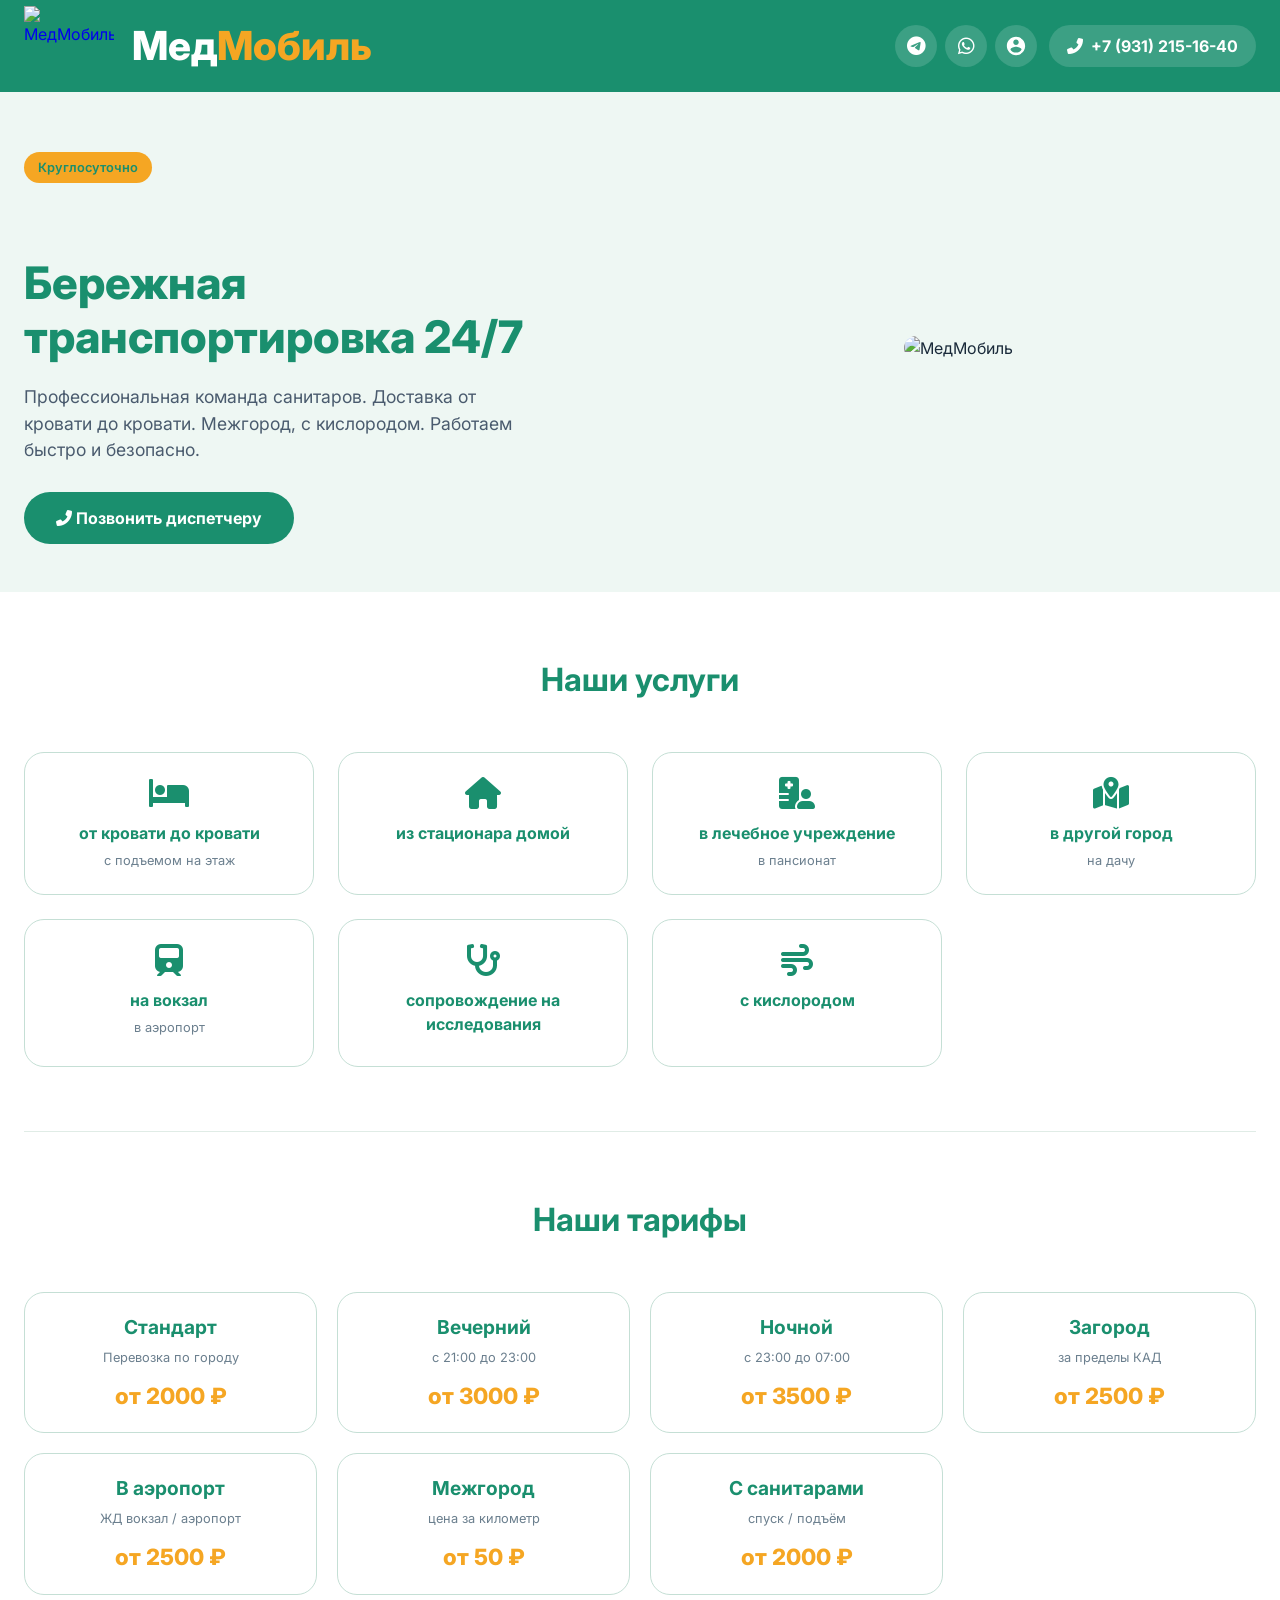
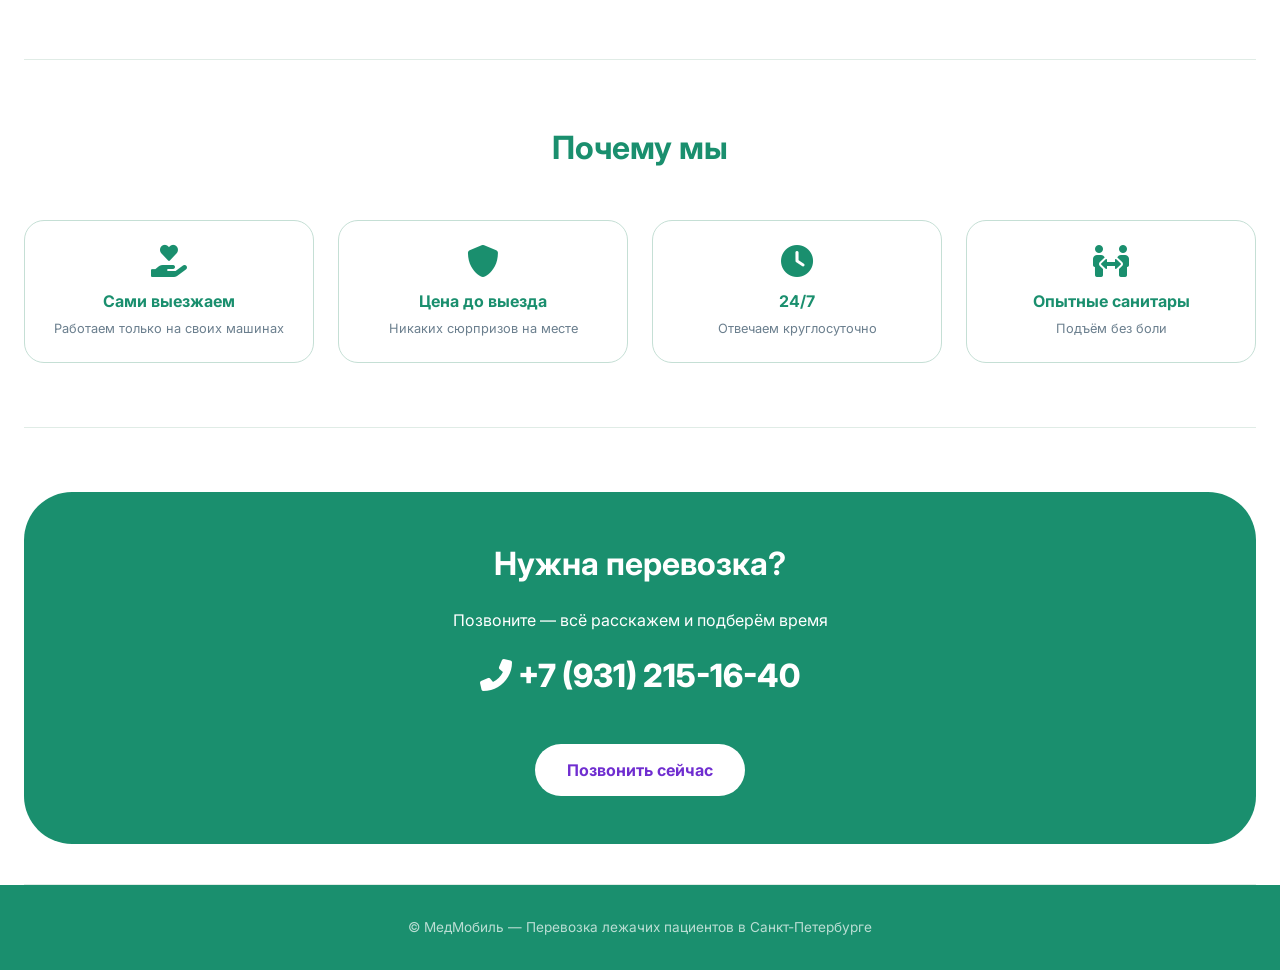
==== index.html @ 98217981 "Add files via upload" ====
<!DOCTYPE html>
<html lang="ru">
<head>
    <meta charset="UTF-8">
    <meta name="viewport" content="width=device-width, initial-scale=1.0, user-scalable=yes">
    <title>МедМобиль - Перевозка лежачих пациентов</title>
    <meta name="description" content="МедМобиль: перевозка лежачих больных. От кровати до кровати, с подъемом, кислородом, межгород. Круглосуточно.">
    <meta name="keywords" content="перевозка лежачих больных, транспортировка пациентов, МедМобиль">
    <link href="https://fonts.googleapis.com/css2?family=Inter:opsz,wght@14..32,300;14..32,400;14..32,500;14..32,600;14..32,700&display=swap" rel="stylesheet">
    <link rel="stylesheet" href="https://cdnjs.cloudflare.com/ajax/libs/font-awesome/6.0.0-beta3/css/all.min.css">
    <link rel="stylesheet" href="style.css">
</head>
<body>
<header class="header">
    <div class="nav-container">
        <a href="#" class="logo">
            <img src="assets/human.png" alt="МедМобиль" class="logo-img">
            <span class="logo-text">Мед<span>Мобиль</span></span>
        </a>
        <div class="header-contacts">
            <div class="messenger-buttons">
                <a href="https://t.me/vitya_ka80" target="_blank" class="messenger-btn tg" data-tooltip="Telegram">
                    <i class="fab fa-telegram-plane"></i>
                </a>
                <a href="https://wa.me/79312151640" target="_blank" class="messenger-btn wa" data-tooltip="WhatsApp">
                    <i class="fab fa-whatsapp"></i>
                </a>
                <a href="https://max.ru/invite/79312151640" target="_blank" class="messenger-btn max" data-tooltip="MAX">
                    <svg class="max-icon" width="22" height="22" viewBox="0 0 24 24" fill="none" xmlns="http://www.w3.org/2000/svg">
                        <path d="M12 2C6.48 2 2 6.48 2 12s4.48 10 10 10 10-4.48 10-10S17.52 2 12 2zm0 3c1.66 0 3 1.34 3 3s-1.34 3-3 3-3-1.34-3-3 1.34-3 3-3zm0 14.2c-2.5 0-4.71-1.28-6-3.22.03-1.99 4-3.08 6-3.08 1.99 0 5.97 1.09 6 3.08-1.29 1.94-3.5 3.22-6 3.22z" fill="currentColor"/>
                    </svg>
                </a>
            </div>
            <a href="tel:+79312151640" class="phone-link" data-tooltip="Позвонить">
                <i class="fas fa-phone-alt"></i> +7 (931) 215-16-40
            </a>
        </div>
    </div>
</header>

<main>
    <div class="hero">
        <div class="container hero-grid">
            <div class="hero-content">
                <div class="hero-badge">Круглосуточно</div>
                <h1><br>Бережная транспортировка 24/7</h1>
                <p>Профессиональная команда санитаров. Доставка от кровати до кровати. Межгород, с кислородом. Работаем быстро и безопасно.</p>
                <a href="tel:+79312151640" class="cta-btn"><i class="fas fa-phone-alt"></i> Позвонить диспетчеру</a>
            </div>
            <div class="hero-image">
                <img src="assets/medium_5554-1.jpg" alt="МедМобиль" style="width: 100%; height: 100%; object-fit: cover; border-radius: 24px;">
            </div>
        </div>
    </div>

    <div class="container">
        <section>
            <h2 class="section-title">Наши услуги</h2>
            <div class="services-grid">
                <div class="service-card"><i class="fas fa-bed"></i><h3>от кровати до кровати</h3><p>с подъемом на этаж</p></div>
                <div class="service-card"><i class="fas fa-home"></i><h3>из стационара домой</h3></div>
                <div class="service-card"><i class="fas fa-hospital-user"></i><h3>в лечебное учреждение</h3><p>в пансионат</p></div>
                <div class="service-card"><i class="fas fa-map-marked-alt"></i><h3>в другой город</h3><p>на дачу</p></div>
                <div class="service-card"><i class="fas fa-train"></i><h3>на вокзал</h3><p>в аэропорт</p></div>
                <div class="service-card"><i class="fas fa-stethoscope"></i><h3>сопровождение на исследования</h3></div>
                <div class="service-card"><i class="fas fa-wind"></i><h3>с кислородом</h3></div>
            </div>
        </section>

        <section>
            <h2 class="section-title">Наши тарифы</h2>
            <div class="tariffs-simple">
                <div class="tariff-card">
                    <h3>Стандарт</h3>
                    <p>Перевозка по городу</p>
                    <div class="tariff-price">от 2000 ₽</div>
                </div>
                <div class="tariff-card">
                    <h3>Вечерний</h3>
                    <p>с 21:00 до 23:00</p>
                    <div class="tariff-price">от 3000 ₽</div>
                </div>
                <div class="tariff-card">
                    <h3>Ночной</h3>
                    <p>с 23:00 до 07:00</p>
                    <div class="tariff-price">от 3500 ₽</div>
                </div>
                <div class="tariff-card">
                    <h3>Загород</h3>
                    <p>за пределы КАД</p>
                    <div class="tariff-price">от 2500 ₽</div>
                </div>
                <div class="tariff-card">
                    <h3>В аэропорт</h3>
                    <p>ЖД вокзал / аэропорт</p>
                    <div class="tariff-price">от 2500 ₽</div>
                </div>
                <div class="tariff-card">
                    <h3>Межгород</h3>
                    <p>цена за километр</p>
                    <div class="tariff-price">от 50 ₽</div>
                </div>
                <div class="tariff-card">
                    <h3>С санитарами</h3>
                    <p>спуск / подъём</p>
                    <div class="tariff-price">от 2000 ₽</div>
                </div>
            </div>
        </section>

        <section>
            <h2 class="section-title">Почему мы</h2>
            <div class="services-grid">
                <div class="service-card"><i class="fas fa-hand-holding-heart"></i><h3>Сами выезжаем</h3><p>Работаем только на своих машинах</p></div>
                <div class="service-card"><i class="fas fa-shield-alt"></i><h3>Цена до выезда</h3><p>Никаких сюрпризов на месте</p></div>
                <div class="service-card"><i class="fas fa-clock"></i><h3>24/7</h3><p>Отвечаем круглосуточно</p></div>
                <div class="service-card"><i class="fas fa-people-arrows"></i><h3>Опытные санитары</h3><p>Подъём без боли</p></div>
            </div>
        </section>

        <section style="padding-bottom: 40px;">
            <div class="contact-block">
                <h2>Нужна перевозка?</h2>
                <p>Позвоните — всё расскажем и подберём время</p>
                <div class="contact-phone">
                    <i class="fas fa-phone-alt"></i> 
                    <a href="tel:+79312151640">+7 (931) 215-16-40</a>
                </div>
                <a href="tel:+79312151640" class="cta-btn" style="background: white; color:#702ed0; margin-top: 24px;">Позвонить сейчас</a>
            </div>
        </section>
    </div>
</main>

<footer>
    <div class="container">
        <p>© МедМобиль — Перевозка лежачих пациентов в Санкт-Петербурге</p>
    </div>
</footer>
</body>
</html>
---- style.css ----
* {
    margin: 0;
    padding: 0;
    box-sizing: border-box;
}

body {
    font-family: 'Inter', sans-serif;
    line-height: 1.5;
    color: #1a2a3a;
    background-color: #ffffff;
}

.container {
    max-width: 1280px;
    margin: 0 auto;
    padding: 0 24px;
}

.header {
    background-color: #1a8f6e;
    position: sticky;
    top: 0;
    z-index: 100;
}

.nav-container {
    display: flex;
    justify-content: space-between;
    align-items: center;
    padding: 6px 24px;
    max-width: 1400px;
    margin: 0 auto;
}

/* ЛОГОТИП — ТЕКСТ КРУПНЕЕ, ИКОНКА СЛЕГКА */
.logo {
    display: flex;
    align-items: center;
    gap: 18px;
    text-decoration: none;
}

.logo-img {
    height: 80px;
    width: auto;
    max-width: 90px;
    object-fit: contain;
    display: block;
}

.logo-text {
    font-size: 2.5rem;
    font-weight: 800;
    color: #ffffff;
    font-family: 'Inter', sans-serif;
    white-space: nowrap;
}

.logo-text span {
    color: #f5a623;
}

/* Скрываем старый SVG-логотип */
.ecg-logo {
    display: none;
}

/* Contacts */
.header-contacts {
    display: flex;
    align-items: center;
    gap: 12px;
    flex-wrap: wrap;
}

.messenger-buttons {
    display: flex;
    gap: 8px;
}

.messenger-btn {
    position: relative;
    display: flex;
    align-items: center;
    justify-content: center;
    width: 42px;
    height: 42px;
    border-radius: 50%;
    background: rgba(255,255,255,0.15);
    color: #ffffff;
    text-decoration: none;
    font-size: 1.2rem;
    transition: 0.2s;
}

.messenger-btn:hover {
    background: #f5a623;
    color: #1a8f6e;
}

[data-tooltip] {
    position: relative;
}

[data-tooltip]::after {
    content: attr(data-tooltip);
    position: absolute;
    bottom: -32px;
    left: 50%;
    transform: translateX(-50%);
    background: #1a8f6e;
    color: white;
    font-size: 0.7rem;
    padding: 4px 10px;
    border-radius: 20px;
    white-space: nowrap;
    opacity: 0;
    visibility: hidden;
    transition: 0.2s;
    pointer-events: none;
}

[data-tooltip]:hover::after {
    opacity: 1;
    visibility: visible;
    bottom: -38px;
}

.max-icon {
    width: 22px;
    height: 22px;
}

.phone-link {
    font-weight: 700;
    font-size: 1rem;
    color: #ffffff;
    text-decoration: none;
    display: flex;
    align-items: center;
    gap: 8px;
    background: rgba(255,255,255,0.15);
    padding: 9px 18px;
    border-radius: 40px;
    transition: 0.2s;
}

.phone-link:hover {
    background: #f5a623;
    color: #1a8f6e;
}

/* Hero и остальные секции */
.hero {
    background: #eef7f3;
    padding: 60px 0 48px;
}

.hero-grid {
    display: flex;
    flex-wrap: wrap;
    gap: 40px;
    align-items: center;
    justify-content: space-between;
}

.hero-content {
    flex: 1;
    min-width: 260px;
}

.hero-badge {
    background: #f5a623;
    color: #1a8f6e;
    display: inline-block;
    padding: 6px 14px;
    border-radius: 40px;
    font-size: 0.8rem;
    font-weight: 600;
    margin-bottom: 20px;
}

.hero h1 {
    font-size: 2.8rem;
    font-weight: 800;
    line-height: 1.2;
    margin-bottom: 20px;
    color: #1a8f6e;
}

.hero p {
    font-size: 1.1rem;
    color: #4a5b6e;
    max-width: 520px;
    margin-bottom: 28px;
}

.hero-image {
    flex: 1;
    text-align: center;
    background: transparent;
    padding: 0;
    border: none;
}

.hero-image img {
    max-width: 100%;
    height: auto;
    border-radius: 24px;
}

.cta-btn {
    background-color: #1a8f6e;
    color: white;
    padding: 14px 32px;
    font-weight: 700;
    border-radius: 50px;
    font-size: 1rem;
    display: inline-block;
    text-decoration: none;
    transition: 0.2s;
}

.cta-btn:hover {
    background-color: #0f6e54;
}

section {
    padding: 64px 0;
    border-bottom: 1px solid #e0ece6;
}

.section-title {
    font-size: 2rem;
    font-weight: 700;
    text-align: center;
    margin-bottom: 48px;
    color: #1a8f6e;
}

.services-grid {
    display: grid;
    grid-template-columns: repeat(auto-fit, minmax(240px, 1fr));
    gap: 24px;
}

.service-card {
    background: #ffffff;
    border-radius: 20px;
    padding: 24px 16px;
    text-align: center;
    border: 1px solid #c5dfd5;
    transition: 0.2s;
}

.service-card:hover {
    border-color: #f5a623;
    transform: translateY(-4px);
}

.service-card i {
    font-size: 2rem;
    color: #1a8f6e;
    margin-bottom: 12px;
}

.service-card h3 {
    font-size: 1rem;
    margin-bottom: 6px;
    color: #1a8f6e;
}

.service-card p {
    color: #6b7f8e;
    font-size: 0.8rem;
}

.tariffs-simple {
    display: grid;
    grid-template-columns: repeat(auto-fit, minmax(240px, 1fr));
    gap: 20px;
}

.tariff-card {
    background: #ffffff;
    border-radius: 20px;
    padding: 20px 16px;
    text-align: center;
    border: 1px solid #c5dfd5;
    transition: 0.2s;
}

.tariff-card:hover {
    border-color: #f5a623;
    transform: translateY(-4px);
}

.tariff-card h3 {
    font-size: 1.2rem;
    margin-bottom: 6px;
    color: #1a8f6e;
}

.tariff-card p {
    color: #6b7f8e;
    font-size: 0.8rem;
    margin-bottom: 12px;
}

.tariff-price {
    font-size: 1.4rem;
    font-weight: 800;
    color: #f5a623;
}

.contact-block {
    background: #1a8f6e;
    color: white;
    border-radius: 48px;
    text-align: center;
    padding: 48px 24px;
}

.contact-block h2 {
    font-size: 2rem;
    margin-bottom: 20px;
}

.contact-phone {
    font-size: 2rem;
    font-weight: 800;
    margin: 20px 0;
}

.contact-phone a {
    color: white;
    text-decoration: none;
}

.contact-phone a:hover {
    color: #f5a623;
}

footer {
    background: #1a8f6e;
    color: rgba(255,255,255,0.7);
    padding: 32px 0;
    text-align: center;
    font-size: 0.85rem;
}

/* ========== АДАПТИВ ========== */
@media (max-width: 1200px) {
    .logo-img {
        height: 70px;
        max-width: 78px;
    }
    .logo-text {
        font-size: 2.2rem;
    }
    .logo {
        gap: 15px;
    }
}

@media (max-width: 768px) {
    .hero {
        text-align: center;
    }
    .hero-content {
        text-align: center;
    }
    .hero p {
        margin-left: auto;
        margin-right: auto;
    }
    .hero-image {
        display: none;
    }
    .services-grid {
        grid-template-columns: repeat(2, 1fr);
        gap: 12px;
    }
    .tariffs-simple {
        grid-template-columns: repeat(2, 1fr);
        gap: 12px;
    }
    section {
        padding: 40px 0;
    }
    .section-title {
        font-size: 1.6rem;
        margin-bottom: 24px;
    }
    .nav-container {
        flex-direction: column;
        gap: 12px;
    }
    .header-contacts {
        justify-content: center;
    }
    .container {
        padding: 0 16px;
    }
    .contact-phone {
        font-size: 1.5rem;
    }
    .service-card {
        padding: 16px 12px;
    }
    .service-card i {
        font-size: 1.6rem;
    }
    .service-card h3 {
        font-size: 0.85rem;
    }
    .tariff-card {
        padding: 16px 12px;
    }
    .tariff-card h3 {
        font-size: 1rem;
    }
    .tariff-price {
        font-size: 1.2rem;
    }
    .logo {
        gap: 12px;
    }
    .logo-img {
        height: 55px;
        max-width: 62px;
    }
    .logo-text {
        font-size: 1.8rem;
    }
}

@media (max-width: 480px) {
    .hero h1 {
        font-size: 1.8rem;
    }
    .hero p {
        font-size: 0.95rem;
    }
    .cta-btn {
        padding: 12px 24px;
        font-size: 0.9rem;
    }
    .logo-img {
        height: 45px;
        max-width: 50px;
    }
    .logo-text {
        font-size: 1.5rem;
    }
    .logo {
        gap: 10px;
    }
}
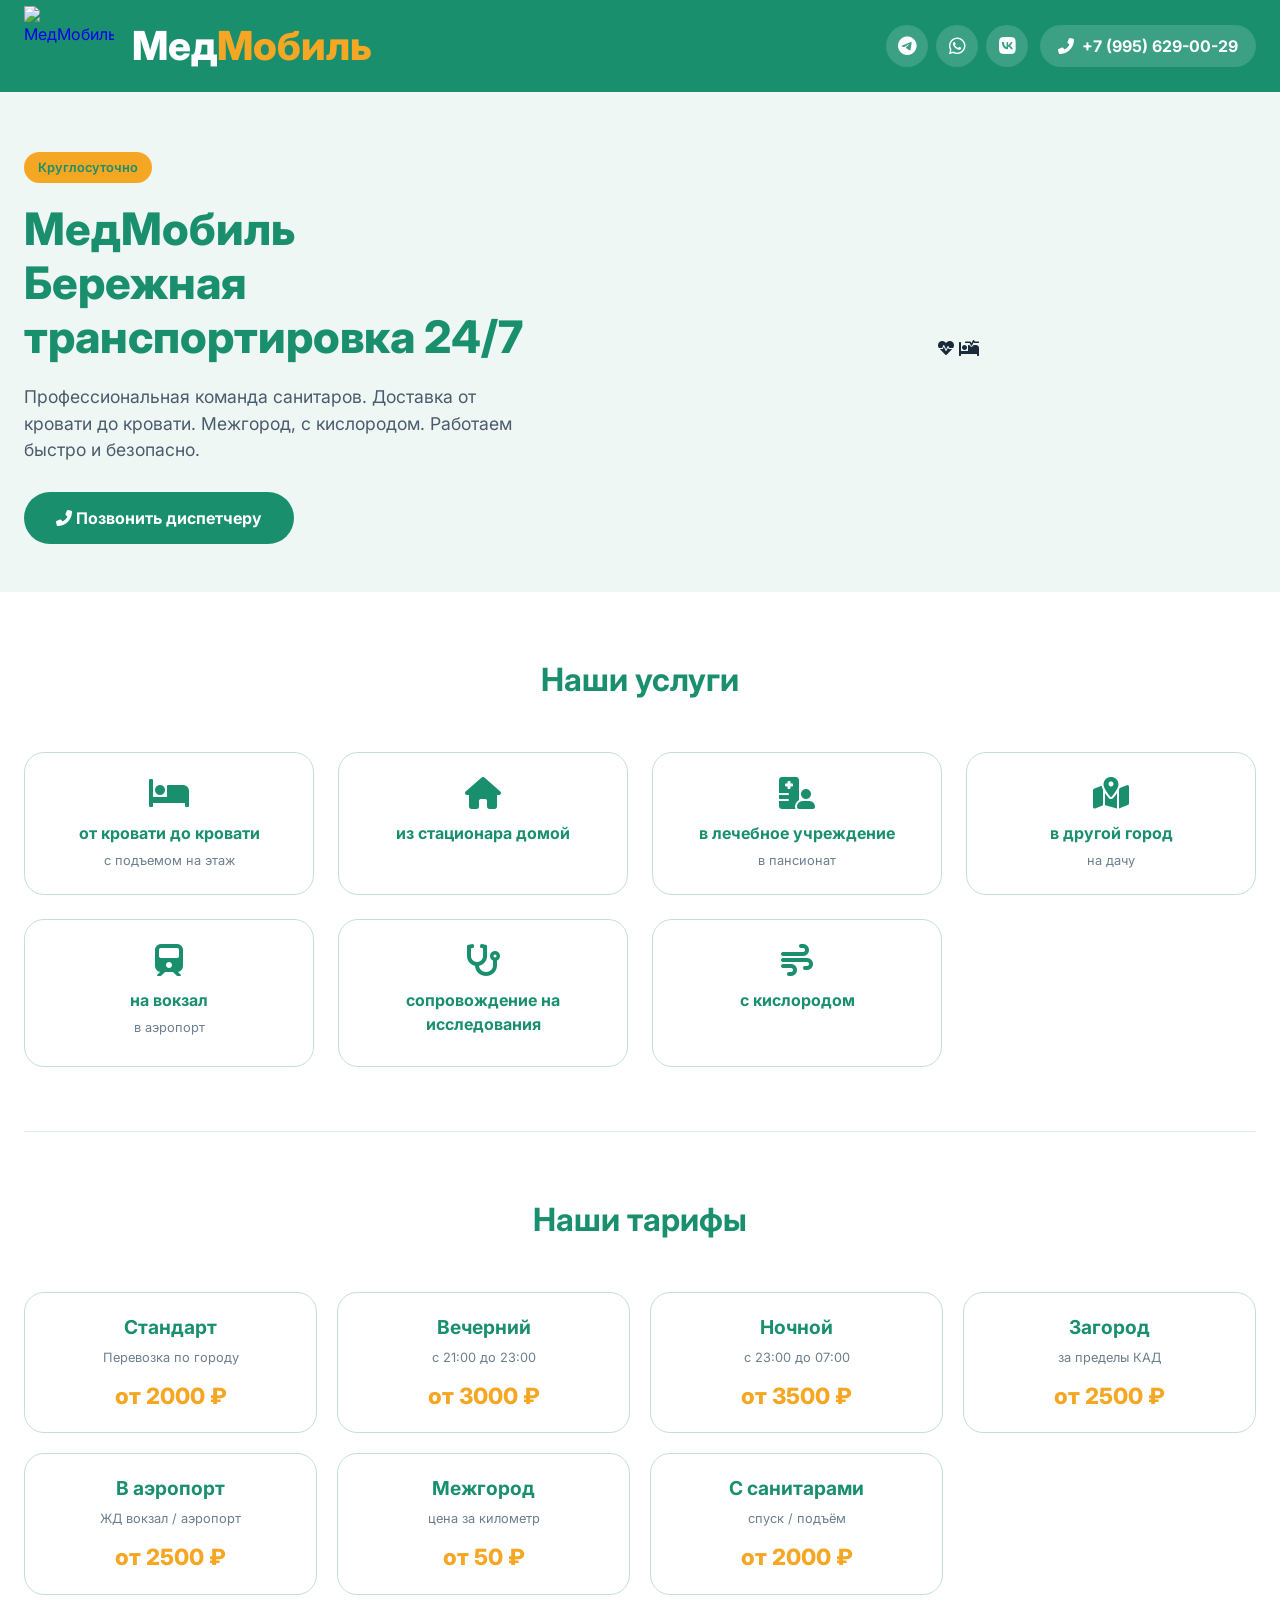
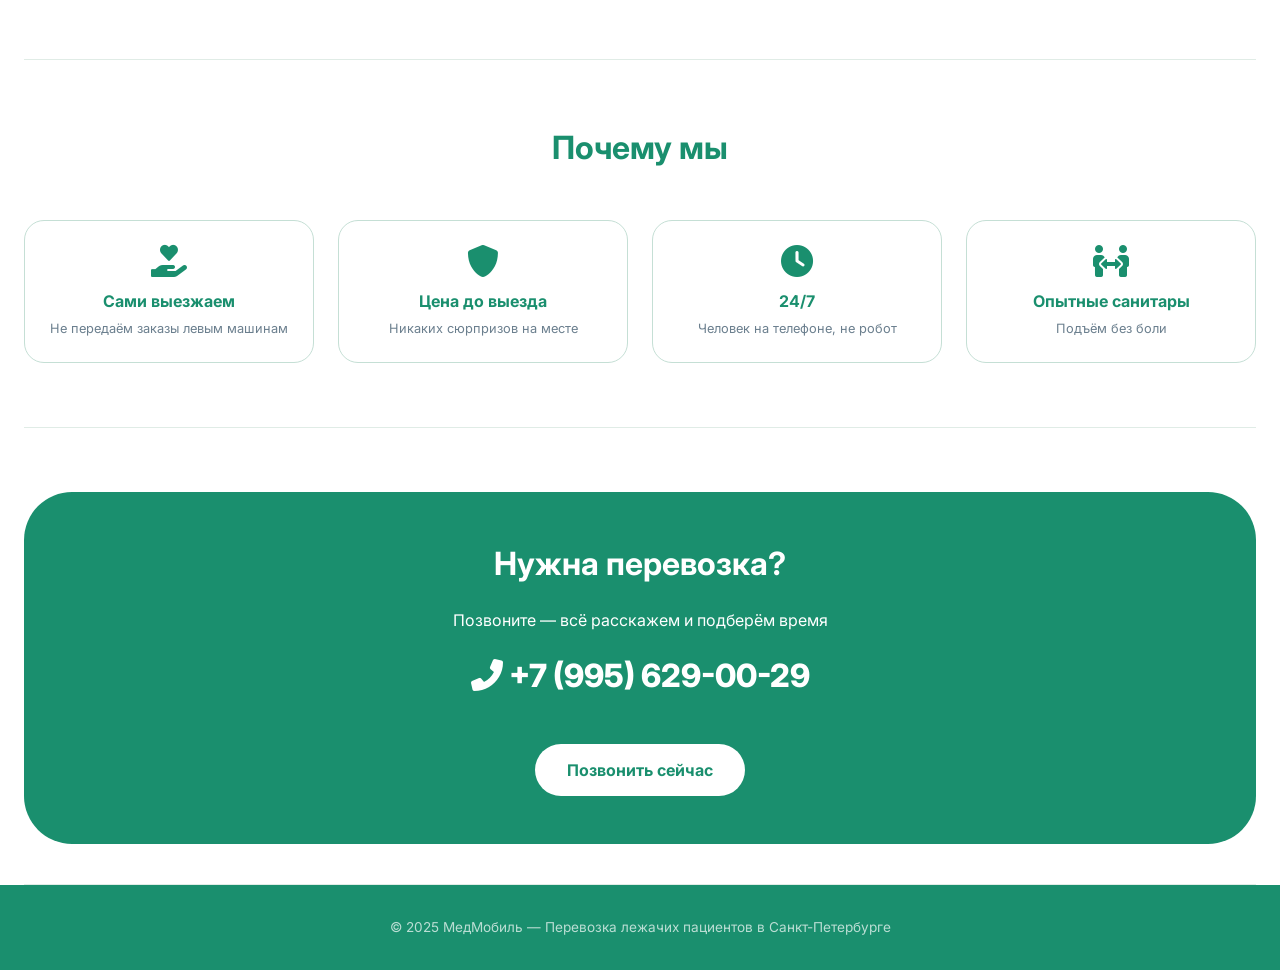
==== commit e21de676: "Add files via upload" ====
--- a/index.html
+++ b/index.html
@@ -6,7 +6,7 @@
     <title>МедМобиль - Перевозка лежачих пациентов</title>
     <meta name="description" content="МедМобиль: перевозка лежачих больных. От кровати до кровати, с подъемом, кислородом, межгород. Круглосуточно.">
     <meta name="keywords" content="перевозка лежачих больных, транспортировка пациентов, МедМобиль">
-    <link href="https://fonts.googleapis.com/css2?family=Inter:opsz,wght@14..32,300;14..32,400;14..32,500;14..32,600;14..32,700&display=swap" rel="stylesheet">
+    <link href="https://fonts.googleapis.com/css2?family=Inter:opsz,wght@14..32,300;400;500;600;700;800&display=swap" rel="stylesheet">
     <link rel="stylesheet" href="https://cdnjs.cloudflare.com/ajax/libs/font-awesome/6.0.0-beta3/css/all.min.css">
     <link rel="stylesheet" href="style.css">
 </head>
@@ -14,7 +14,7 @@
 <header class="header">
     <div class="nav-container">
         <a href="#" class="logo">
-            <img src="assets/human.png" alt="МедМобиль" class="logo-img">
+            <img src="tvoya-kartinka.png" alt="МедМобиль" class="logo-img">
             <span class="logo-text">Мед<span>Мобиль</span></span>
         </a>
         <div class="header-contacts">
@@ -22,17 +22,15 @@
                 <a href="https://t.me/vitya_ka80" target="_blank" class="messenger-btn tg" data-tooltip="Telegram">
                     <i class="fab fa-telegram-plane"></i>
                 </a>
-                <a href="https://wa.me/79312151640" target="_blank" class="messenger-btn wa" data-tooltip="WhatsApp">
+                <a href="https://wa.me/79956290029" target="_blank" class="messenger-btn wa" data-tooltip="WhatsApp">
                     <i class="fab fa-whatsapp"></i>
                 </a>
-                <a href="https://max.ru/invite/79312151640" target="_blank" class="messenger-btn max" data-tooltip="MAX">
-                    <svg class="max-icon" width="22" height="22" viewBox="0 0 24 24" fill="none" xmlns="http://www.w3.org/2000/svg">
-                        <path d="M12 2C6.48 2 2 6.48 2 12s4.48 10 10 10 10-4.48 10-10S17.52 2 12 2zm0 3c1.66 0 3 1.34 3 3s-1.34 3-3 3-3-1.34-3-3 1.34-3 3-3zm0 14.2c-2.5 0-4.71-1.28-6-3.22.03-1.99 4-3.08 6-3.08 1.99 0 5.97 1.09 6 3.08-1.29 1.94-3.5 3.22-6 3.22z" fill="currentColor"/>
-                    </svg>
+                <a href="https://vk.me/club229187195" target="_blank" class="messenger-btn vk" data-tooltip="VK">
+                    <i class="fab fa-vk"></i>
                 </a>
             </div>
-            <a href="tel:+79312151640" class="phone-link" data-tooltip="Позвонить">
-                <i class="fas fa-phone-alt"></i> +7 (931) 215-16-40
+            <a href="tel:+79956290029" class="phone-link" data-tooltip="Позвонить">
+                <i class="fas fa-phone-alt"></i> +7 (995) 629-00-29
             </a>
         </div>
     </div>
@@ -43,12 +41,13 @@
         <div class="container hero-grid">
             <div class="hero-content">
                 <div class="hero-badge">Круглосуточно</div>
-                <h1><br>Бережная транспортировка 24/7</h1>
+                <h1>МедМобиль<br>Бережная транспортировка 24/7</h1>
                 <p>Профессиональная команда санитаров. Доставка от кровати до кровати. Межгород, с кислородом. Работаем быстро и безопасно.</p>
-                <a href="tel:+79312151640" class="cta-btn"><i class="fas fa-phone-alt"></i> Позвонить диспетчеру</a>
+                <a href="tel:+79956290029" class="cta-btn"><i class="fas fa-phone-alt"></i> Позвонить диспетчеру</a>
             </div>
             <div class="hero-image">
-                <img src="assets/medium_5554-1.jpg" alt="МедМобиль" style="width: 100%; height: 100%; object-fit: cover; border-radius: 24px;">
+                <i class="fas fa-heartbeat"></i>
+                <i class="fas fa-procedures"></i>
             </div>
         </div>
     </div>
@@ -111,9 +110,9 @@
         <section>
             <h2 class="section-title">Почему мы</h2>
             <div class="services-grid">
-                <div class="service-card"><i class="fas fa-hand-holding-heart"></i><h3>Сами выезжаем</h3><p>Работаем только на своих машинах</p></div>
+                <div class="service-card"><i class="fas fa-hand-holding-heart"></i><h3>Сами выезжаем</h3><p>Не передаём заказы левым машинам</p></div>
                 <div class="service-card"><i class="fas fa-shield-alt"></i><h3>Цена до выезда</h3><p>Никаких сюрпризов на месте</p></div>
-                <div class="service-card"><i class="fas fa-clock"></i><h3>24/7</h3><p>Отвечаем круглосуточно</p></div>
+                <div class="service-card"><i class="fas fa-clock"></i><h3>24/7</h3><p>Человек на телефоне, не робот</p></div>
                 <div class="service-card"><i class="fas fa-people-arrows"></i><h3>Опытные санитары</h3><p>Подъём без боли</p></div>
             </div>
         </section>
@@ -124,9 +123,9 @@
                 <p>Позвоните — всё расскажем и подберём время</p>
                 <div class="contact-phone">
                     <i class="fas fa-phone-alt"></i> 
-                    <a href="tel:+79312151640">+7 (931) 215-16-40</a>
+                    <a href="tel:+79956290029">+7 (995) 629-00-29</a>
                 </div>
-                <a href="tel:+79312151640" class="cta-btn" style="background: white; color:#702ed0; margin-top: 24px;">Позвонить сейчас</a>
+                <a href="tel:+79956290029" class="cta-btn" style="background: white; color:#1a8f6e; margin-top: 24px;">Позвонить сейчас</a>
             </div>
         </section>
     </div>
@@ -134,7 +133,7 @@
 
 <footer>
     <div class="container">
-        <p>© МедМобиль — Перевозка лежачих пациентов в Санкт-Петербурге</p>
+        <p>© 2025 МедМобиль — Перевозка лежачих пациентов в Санкт-Петербурге</p>
     </div>
 </footer>
 </body>
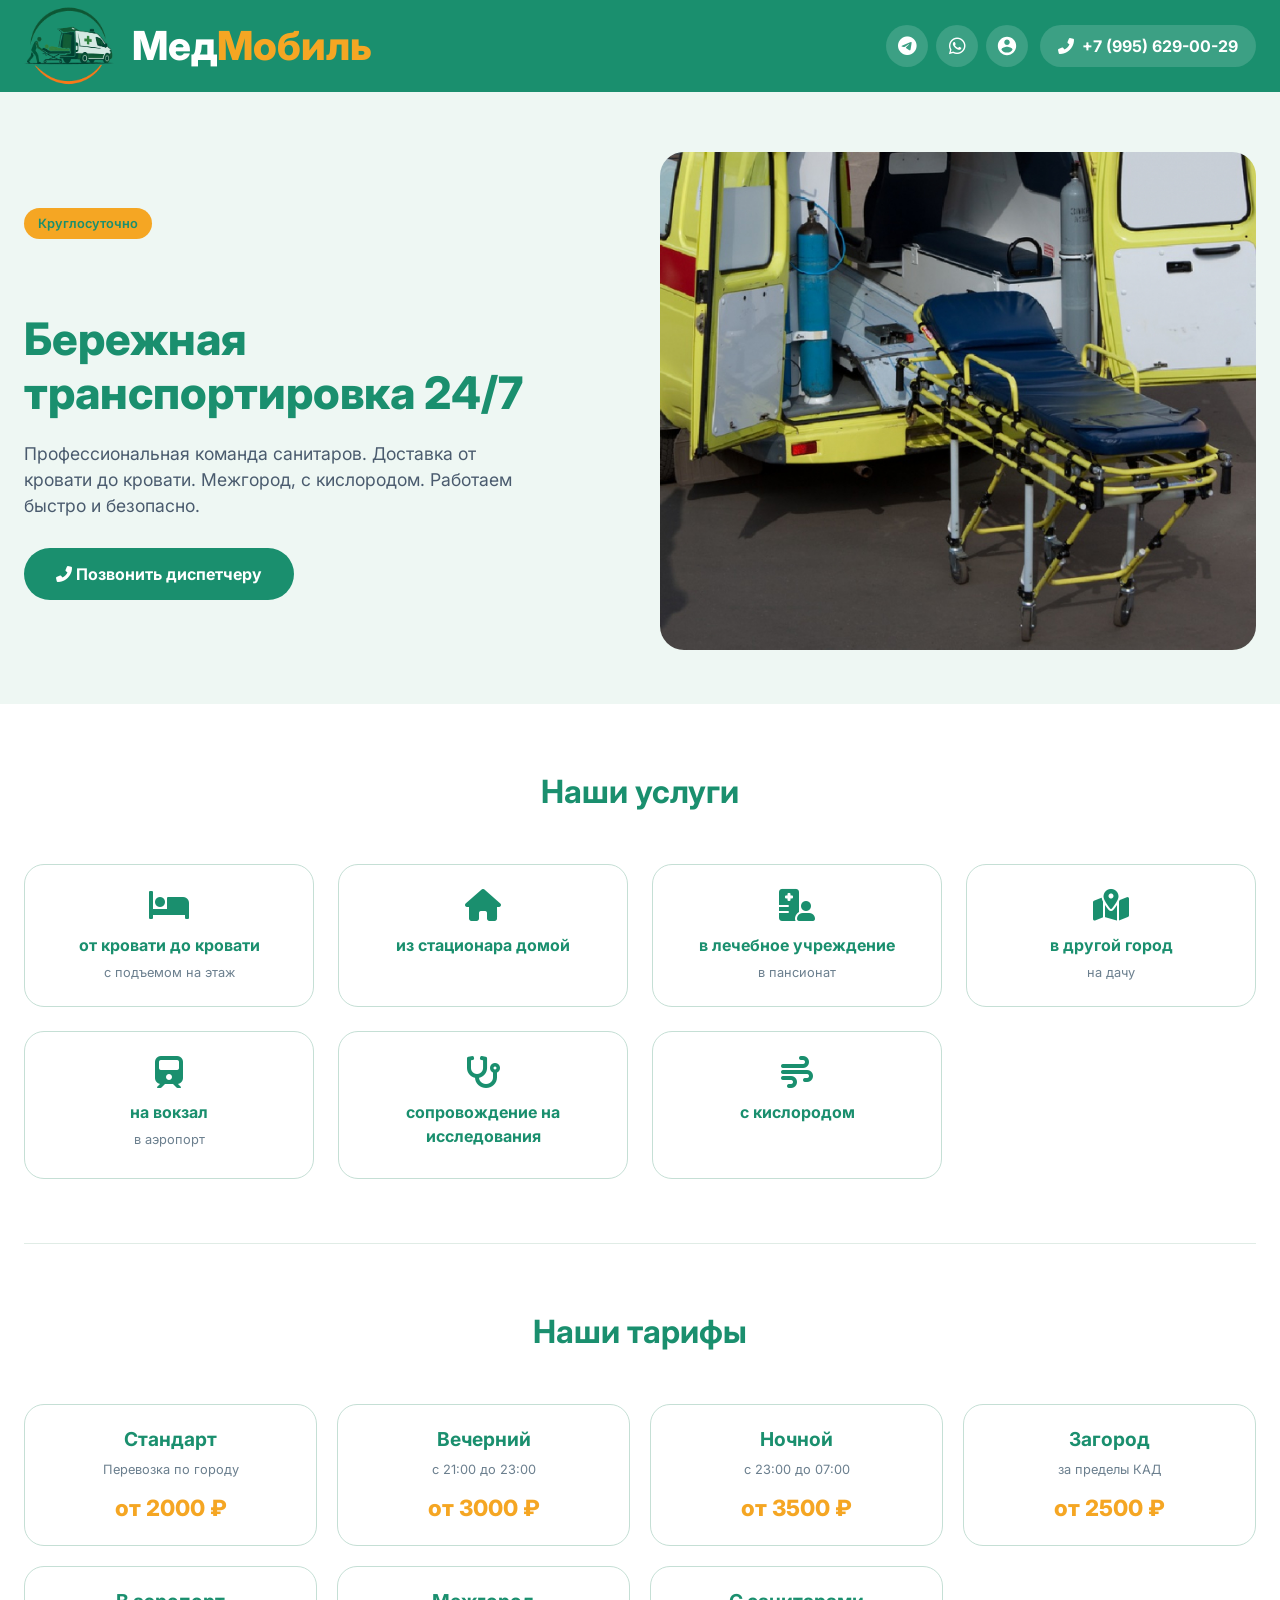
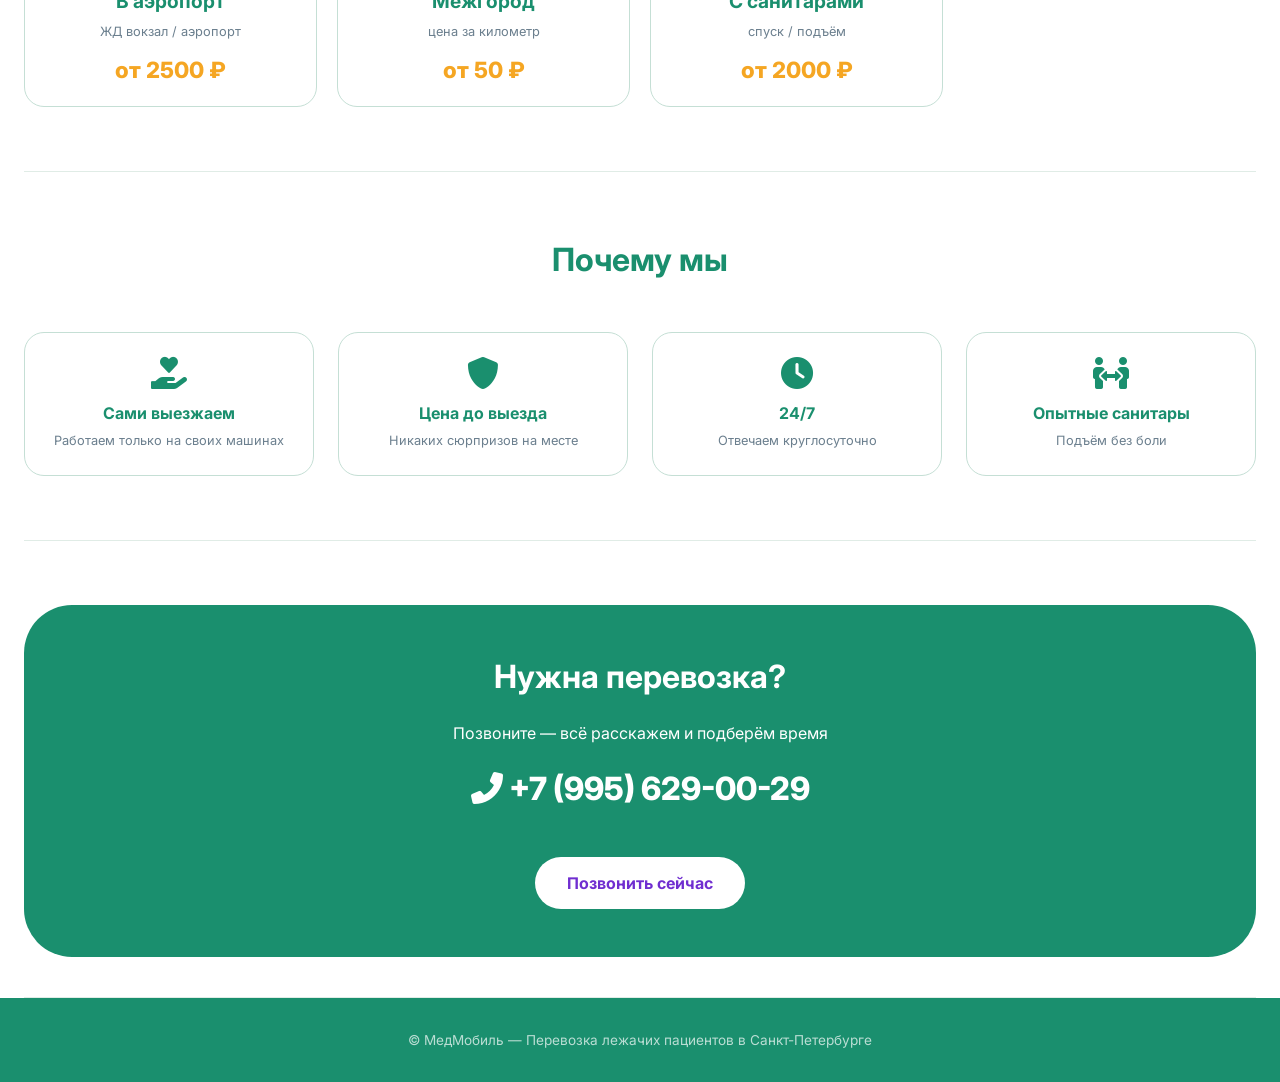
==== commit 51610100: "Add files via upload" ====
--- a/index.html
+++ b/index.html
@@ -6,7 +6,7 @@
     <title>МедМобиль - Перевозка лежачих пациентов</title>
     <meta name="description" content="МедМобиль: перевозка лежачих больных. От кровати до кровати, с подъемом, кислородом, межгород. Круглосуточно.">
     <meta name="keywords" content="перевозка лежачих больных, транспортировка пациентов, МедМобиль">
-    <link href="https://fonts.googleapis.com/css2?family=Inter:opsz,wght@14..32,300;400;500;600;700;800&display=swap" rel="stylesheet">
+    <link href="https://fonts.googleapis.com/css2?family=Inter:opsz,wght@14..32,300;14..32,400;14..32,500;14..32,600;14..32,700&display=swap" rel="stylesheet">
     <link rel="stylesheet" href="https://cdnjs.cloudflare.com/ajax/libs/font-awesome/6.0.0-beta3/css/all.min.css">
     <link rel="stylesheet" href="style.css">
 </head>
@@ -14,7 +14,7 @@
 <header class="header">
     <div class="nav-container">
         <a href="#" class="logo">
-            <img src="tvoya-kartinka.png" alt="МедМобиль" class="logo-img">
+            <img src="assets/human.png" alt="МедМобиль" class="logo-img">
             <span class="logo-text">Мед<span>Мобиль</span></span>
         </a>
         <div class="header-contacts">
@@ -22,14 +22,16 @@
                 <a href="https://t.me/vitya_ka80" target="_blank" class="messenger-btn tg" data-tooltip="Telegram">
                     <i class="fab fa-telegram-plane"></i>
                 </a>
-                <a href="https://wa.me/79956290029" target="_blank" class="messenger-btn wa" data-tooltip="WhatsApp">
+                <a href="https://wa.me/79312151640" target="_blank" class="messenger-btn wa" data-tooltip="WhatsApp">
                     <i class="fab fa-whatsapp"></i>
                 </a>
-                <a href="https://vk.me/club229187195" target="_blank" class="messenger-btn vk" data-tooltip="VK">
-                    <i class="fab fa-vk"></i>
+                <a href="https://max.ru/invite/79312151640" target="_blank" class="messenger-btn max" data-tooltip="MAX">
+                    <svg class="max-icon" width="22" height="22" viewBox="0 0 24 24" fill="none" xmlns="http://www.w3.org/2000/svg">
+                        <path d="M12 2C6.48 2 2 6.48 2 12s4.48 10 10 10 10-4.48 10-10S17.52 2 12 2zm0 3c1.66 0 3 1.34 3 3s-1.34 3-3 3-3-1.34-3-3 1.34-3 3-3zm0 14.2c-2.5 0-4.71-1.28-6-3.22.03-1.99 4-3.08 6-3.08 1.99 0 5.97 1.09 6 3.08-1.29 1.94-3.5 3.22-6 3.22z" fill="currentColor"/>
+                    </svg>
                 </a>
             </div>
-            <a href="tel:+79956290029" class="phone-link" data-tooltip="Позвонить">
+            <a href="tel:+79312151640" class="phone-link" data-tooltip="Позвонить">
                 <i class="fas fa-phone-alt"></i> +7 (995) 629-00-29
             </a>
         </div>
@@ -41,13 +43,12 @@
         <div class="container hero-grid">
             <div class="hero-content">
                 <div class="hero-badge">Круглосуточно</div>
-                <h1>МедМобиль<br>Бережная транспортировка 24/7</h1>
+                <h1><br>Бережная транспортировка 24/7</h1>
                 <p>Профессиональная команда санитаров. Доставка от кровати до кровати. Межгород, с кислородом. Работаем быстро и безопасно.</p>
-                <a href="tel:+79956290029" class="cta-btn"><i class="fas fa-phone-alt"></i> Позвонить диспетчеру</a>
+                <a href="tel:+79312151640" class="cta-btn"><i class="fas fa-phone-alt"></i> Позвонить диспетчеру</a>
             </div>
             <div class="hero-image">
-                <i class="fas fa-heartbeat"></i>
-                <i class="fas fa-procedures"></i>
+                <img src="assets/medium_5554-1.jpg" alt="МедМобиль" style="width: 100%; height: 100%; object-fit: cover; border-radius: 24px;">
             </div>
         </div>
     </div>
@@ -110,9 +111,9 @@
         <section>
             <h2 class="section-title">Почему мы</h2>
             <div class="services-grid">
-                <div class="service-card"><i class="fas fa-hand-holding-heart"></i><h3>Сами выезжаем</h3><p>Не передаём заказы левым машинам</p></div>
+                <div class="service-card"><i class="fas fa-hand-holding-heart"></i><h3>Сами выезжаем</h3><p>Работаем только на своих машинах</p></div>
                 <div class="service-card"><i class="fas fa-shield-alt"></i><h3>Цена до выезда</h3><p>Никаких сюрпризов на месте</p></div>
-                <div class="service-card"><i class="fas fa-clock"></i><h3>24/7</h3><p>Человек на телефоне, не робот</p></div>
+                <div class="service-card"><i class="fas fa-clock"></i><h3>24/7</h3><p>Отвечаем круглосуточно</p></div>
                 <div class="service-card"><i class="fas fa-people-arrows"></i><h3>Опытные санитары</h3><p>Подъём без боли</p></div>
             </div>
         </section>
@@ -123,9 +124,9 @@
                 <p>Позвоните — всё расскажем и подберём время</p>
                 <div class="contact-phone">
                     <i class="fas fa-phone-alt"></i> 
-                    <a href="tel:+79956290029">+7 (995) 629-00-29</a>
+                    <a href="tel:+79312151640">+7 (995) 629-00-29</a>
                 </div>
-                <a href="tel:+79956290029" class="cta-btn" style="background: white; color:#1a8f6e; margin-top: 24px;">Позвонить сейчас</a>
+                <a href="tel:+79312151640" class="cta-btn" style="background: white; color:#702ed0; margin-top: 24px;">Позвонить сейчас</a>
             </div>
         </section>
     </div>
@@ -133,7 +134,7 @@
 
 <footer>
     <div class="container">
-        <p>© 2025 МедМобиль — Перевозка лежачих пациентов в Санкт-Петербурге</p>
+        <p>© МедМобиль — Перевозка лежачих пациентов в Санкт-Петербурге</p>
     </div>
 </footer>
 </body>
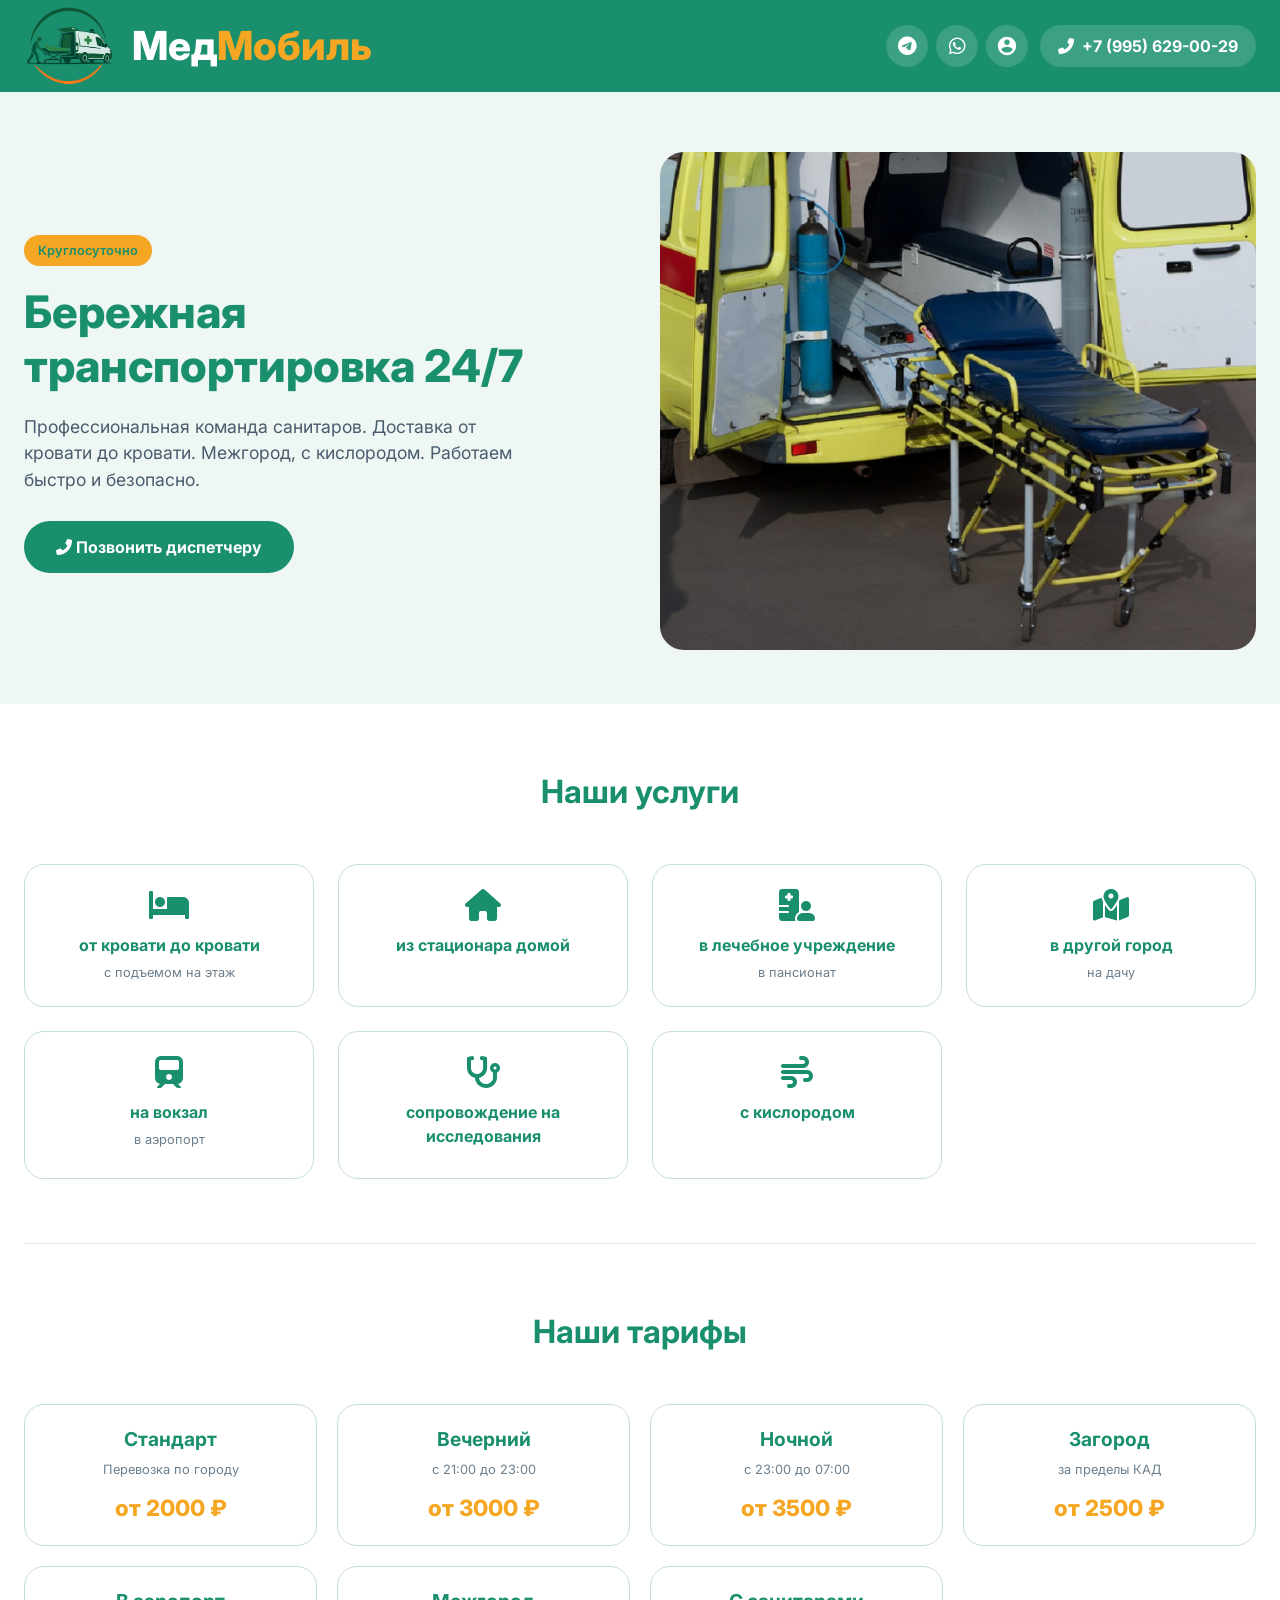
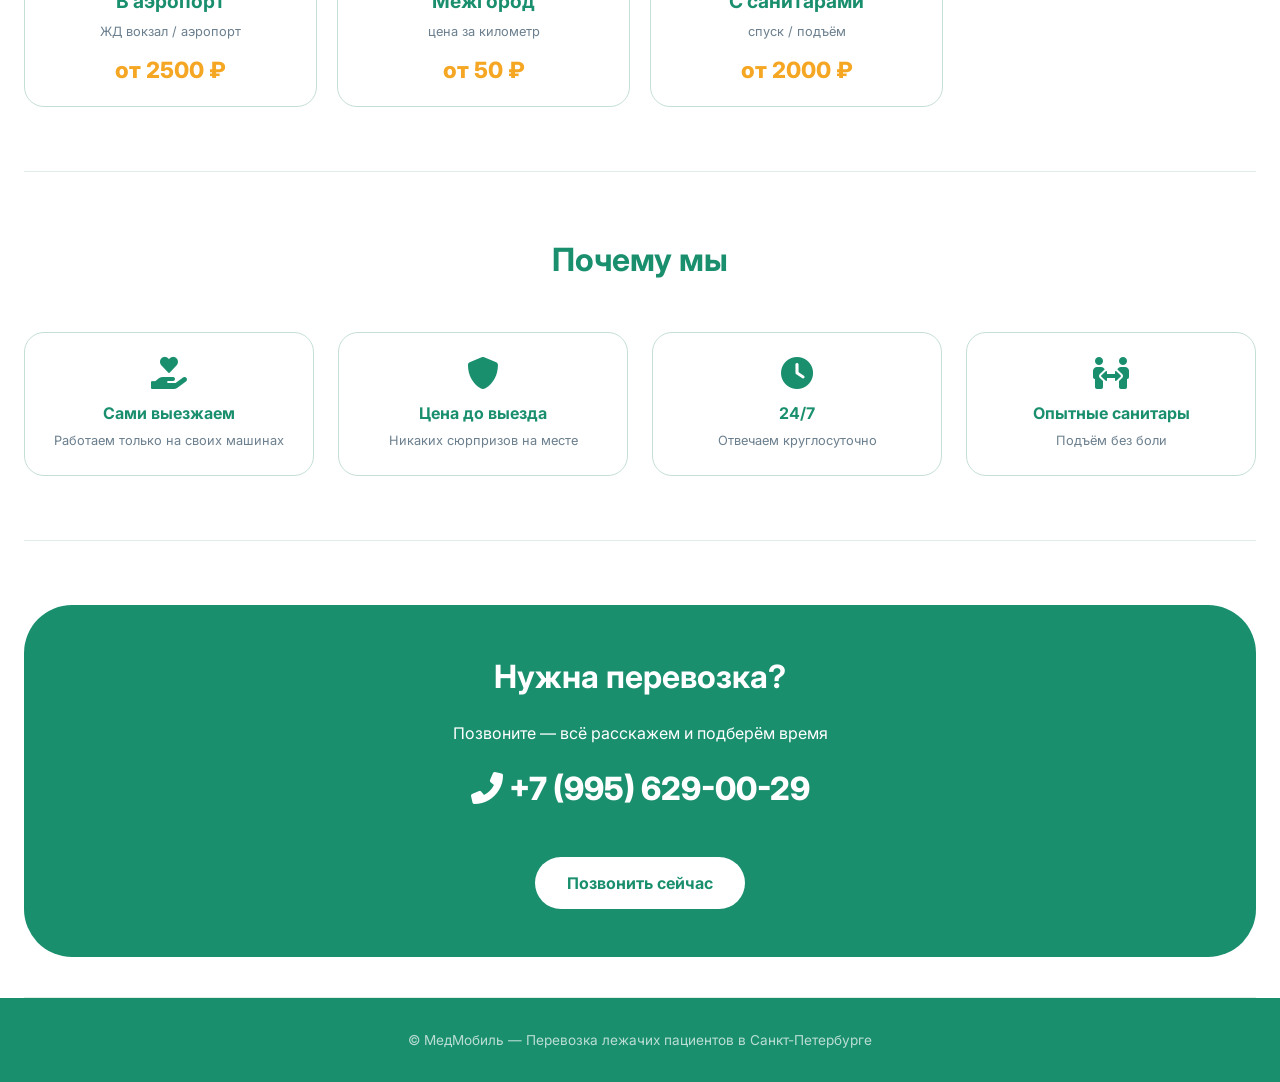
==== commit f54bbe93: "Add files via upload" ====
--- a/index.html
+++ b/index.html
@@ -9,6 +9,12 @@
     <link href="https://fonts.googleapis.com/css2?family=Inter:opsz,wght@14..32,300;14..32,400;14..32,500;14..32,600;14..32,700&display=swap" rel="stylesheet">
     <link rel="stylesheet" href="https://cdnjs.cloudflare.com/ajax/libs/font-awesome/6.0.0-beta3/css/all.min.css">
     <link rel="stylesheet" href="style.css">
+    <link rel="icon" type="image/png" href="assets/favicon-96x96.png" sizes="96x96" />
+    <link rel="icon" type="image/svg+xml" href="assets/favicon.svg" />
+    <link rel="shortcut icon" href="assets/favicon.ico" />
+    <link rel="apple-touch-icon" sizes="180x180" href="assets/apple-touch-icon.png" />
+    <meta name="apple-mobile-web-app-title" content="MyWebSite" />
+    <link rel="manifest" href="assets/site.webmanifest" />
 </head>
 <body>
 <header class="header">
@@ -31,7 +37,7 @@
                     </svg>
                 </a>
             </div>
-            <a href="tel:+79312151640" class="phone-link" data-tooltip="Позвонить">
+            <a href="tel:+79956290029" class="phone-link" data-tooltip="Позвонить">
                 <i class="fas fa-phone-alt"></i> +7 (995) 629-00-29
             </a>
         </div>
@@ -43,7 +49,7 @@
         <div class="container hero-grid">
             <div class="hero-content">
                 <div class="hero-badge">Круглосуточно</div>
-                <h1><br>Бережная транспортировка 24/7</h1>
+                <h1>Бережная транспортировка 24/7</h1>
                 <p>Профессиональная команда санитаров. Доставка от кровати до кровати. Межгород, с кислородом. Работаем быстро и безопасно.</p>
                 <a href="tel:+79312151640" class="cta-btn"><i class="fas fa-phone-alt"></i> Позвонить диспетчеру</a>
             </div>
@@ -124,9 +130,9 @@
                 <p>Позвоните — всё расскажем и подберём время</p>
                 <div class="contact-phone">
                     <i class="fas fa-phone-alt"></i> 
-                    <a href="tel:+79312151640">+7 (995) 629-00-29</a>
+                    <a href="tel:+79956290029">+7 (995) 629-00-29</a>
                 </div>
-                <a href="tel:+79312151640" class="cta-btn" style="background: white; color:#702ed0; margin-top: 24px;">Позвонить сейчас</a>
+                <a href="tel:+79956290029" class="cta-btn" style="background: white; color:#1a8f6e; margin-top: 24px;">Позвонить сейчас</a>
             </div>
         </section>
     </div>
